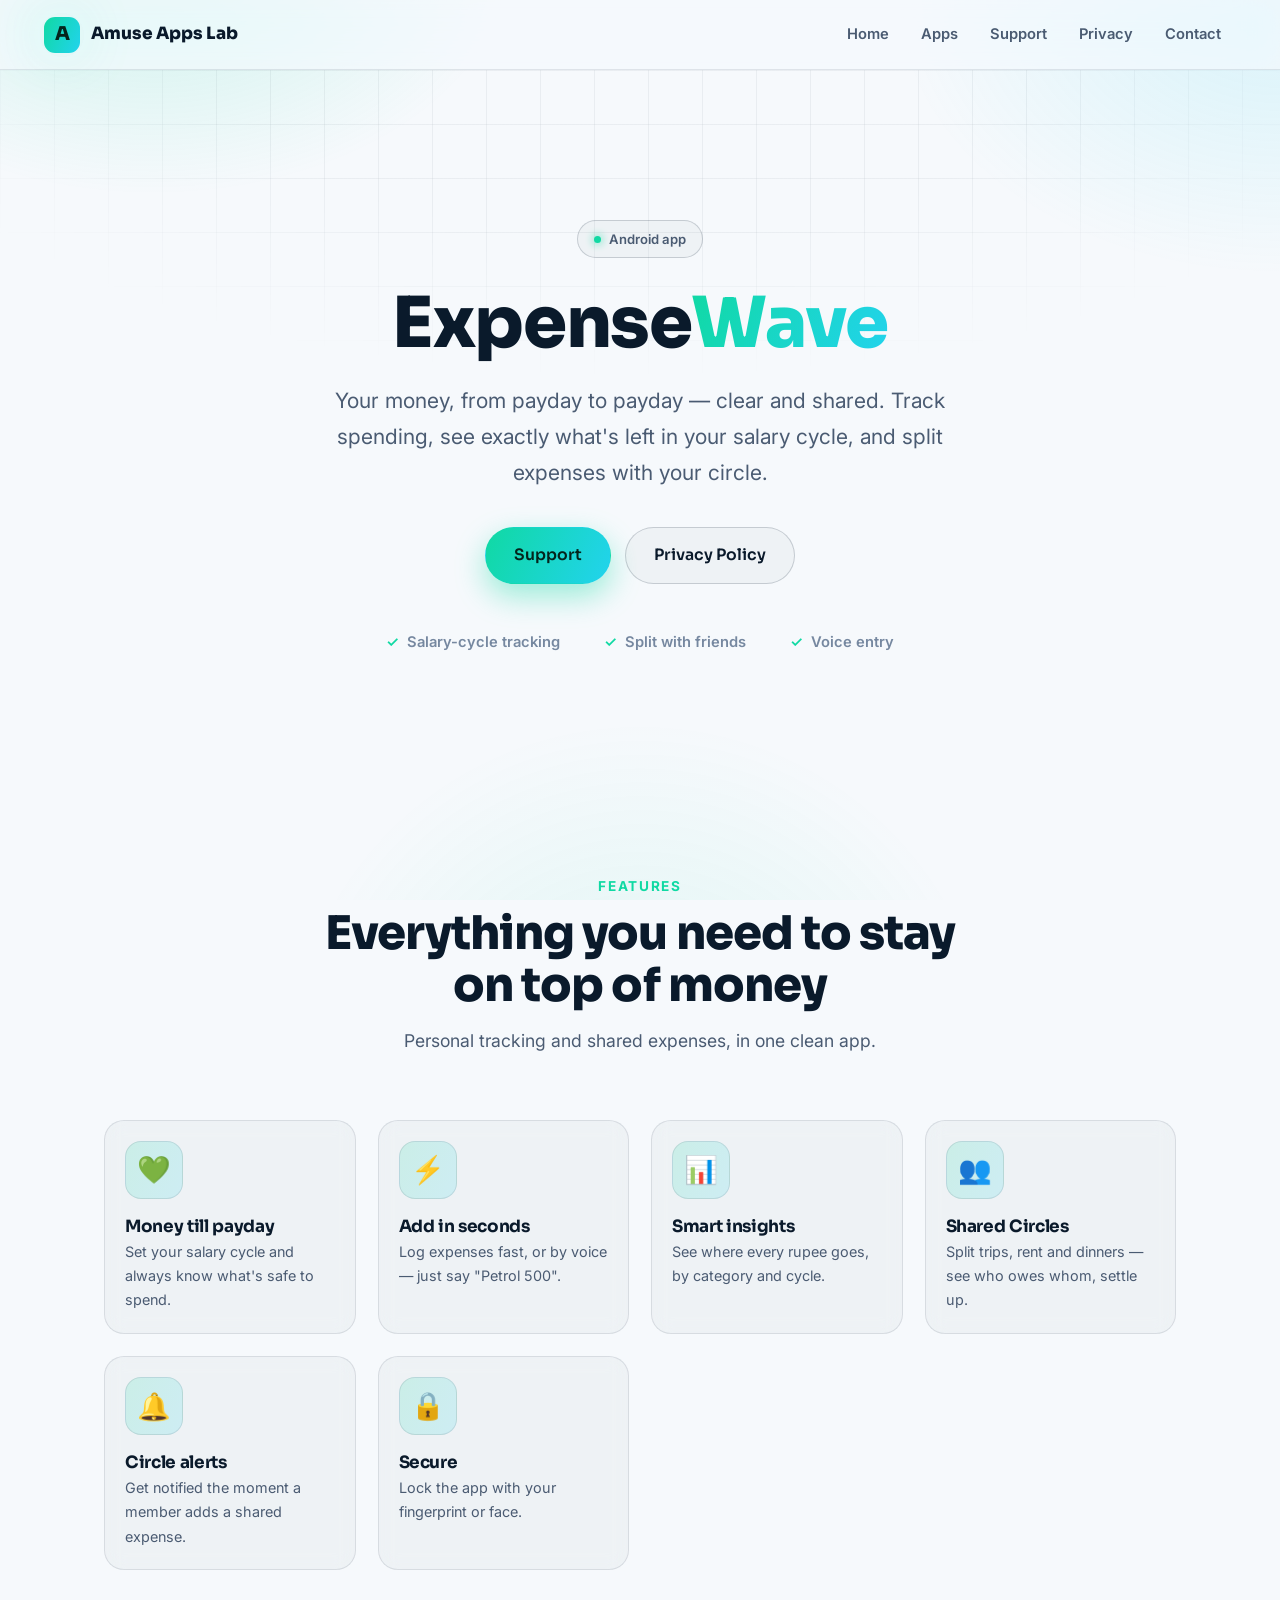
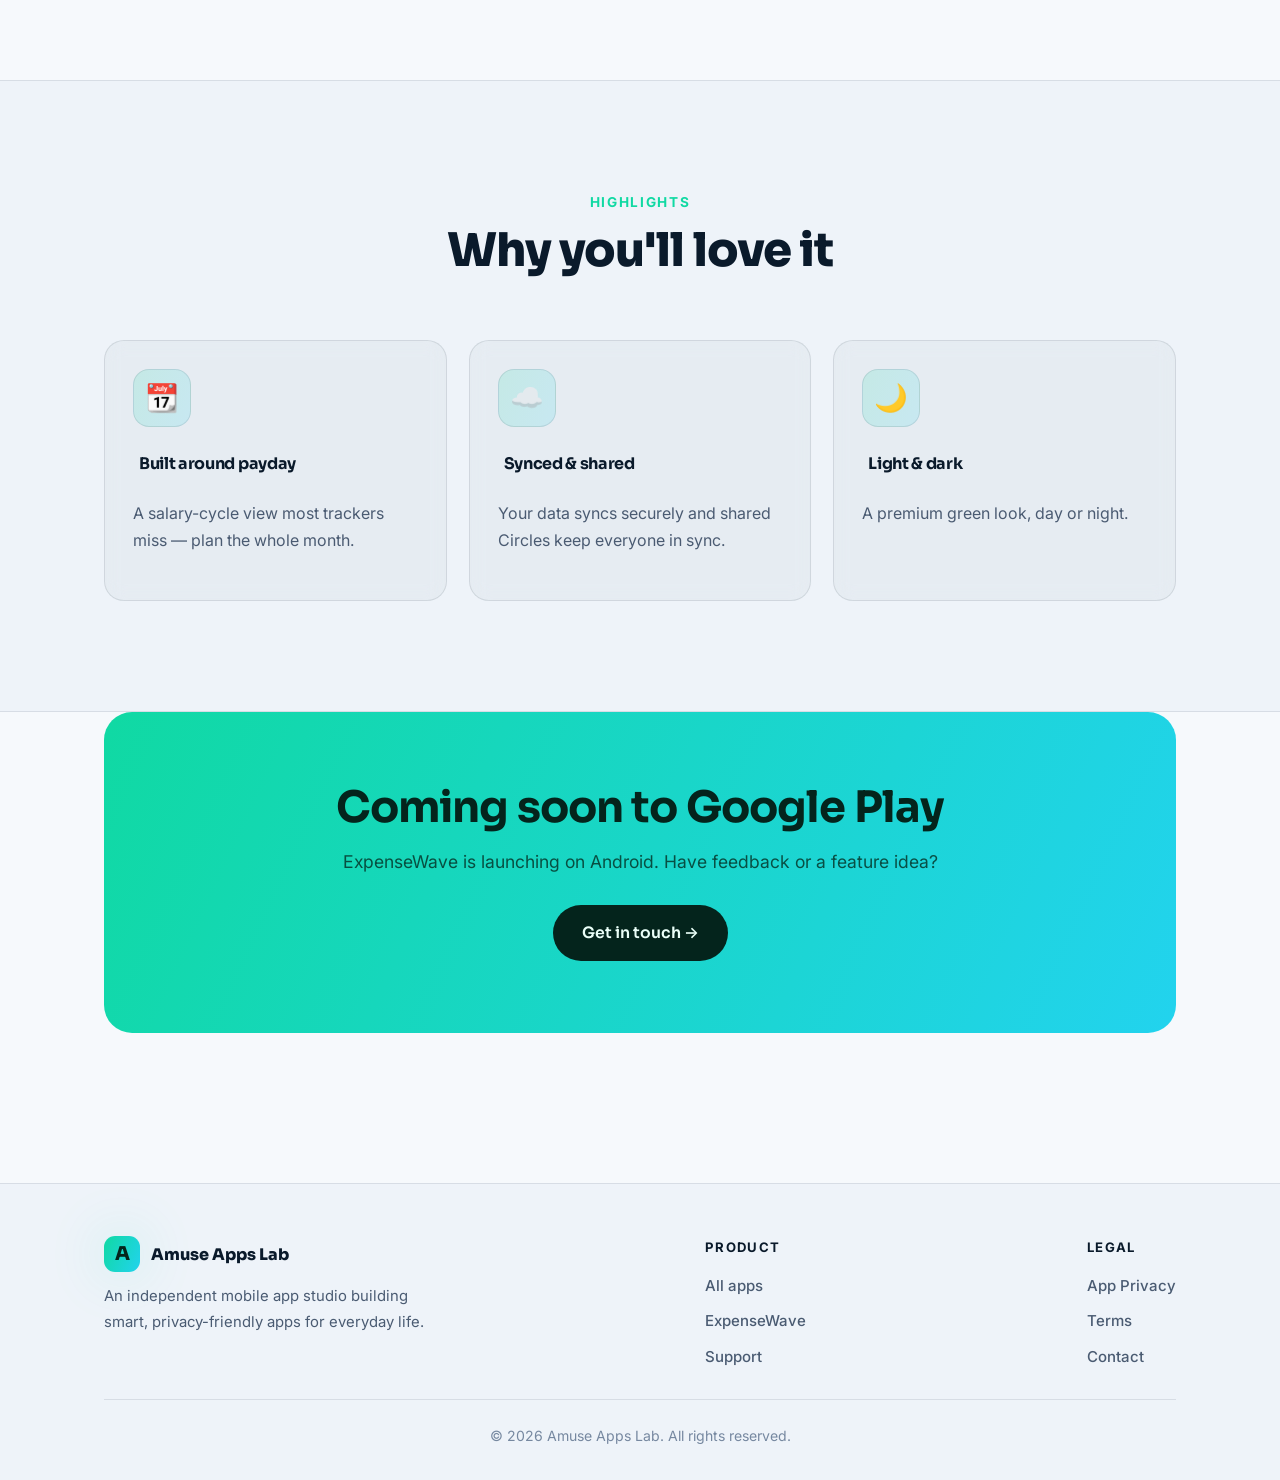
==== apps/expensewave/index.html @ a8195712 "Add ExpenseWave app page + privacy policy; scope studio claims - New apps/expensewave/index.html (ap" ====
<!doctype html>
<html lang="en">
<head>
<meta charset="utf-8">
<meta name="viewport" content="width=device-width, initial-scale=1">
<title>ExpenseWave | Amuse Apps Lab</title>
<meta name="description" content="ExpenseWave — a salary-cycle expense tracker with shared Circles, insights and voice entry. Know exactly what's left till payday.">
<link rel="preconnect" href="https://fonts.googleapis.com">
<link rel="preconnect" href="https://fonts.gstatic.com" crossorigin>
<link href="https://fonts.googleapis.com/css2?family=Inter:wght@400;500;600;700&family=Sora:wght@600;700;800&display=swap" rel="stylesheet">
<link rel="stylesheet" href="../../css/style.css">
<script>document.documentElement.className += ' js';</script>
</head>
<body>

<nav class="nav">
  <a class="brand" href="../../index.html"><span class="logo">A</span> Amuse Apps Lab</a>
  <div class="links">
    <a href="../../index.html">Home</a>
    <a href="../../index.html#apps">Apps</a>
    <a href="../../support.html">Support</a>
    <a href="privacy-policy.html">Privacy</a>
    <a href="../../contact.html">Contact</a>
  </div>
</nav>

<header class="hero">
  <div class="hero-grid"></div>
  <div class="container">
    <span class="eyebrow"><span class="dot"></span> Android app</span>
    <h1>Expense<span class="gt">Wave</span></h1>
    <p class="sub">Your money, from payday to payday — clear and shared. Track spending, see exactly what's left in your salary cycle, and split expenses with your circle.</p>
    <div class="btn-row">
      <a class="btn btn-primary" href="../../support.html">Support</a>
      <a class="btn btn-ghost" href="privacy-policy.html">Privacy Policy</a>
    </div>
    <div class="trust">
      <span><span class="ic">✓</span> Salary-cycle tracking</span>
      <span><span class="ic">✓</span> Split with friends</span>
      <span><span class="ic">✓</span> Voice entry</span>
    </div>
  </div>
</header>

<main>
  <section class="section">
    <div class="container">
      <div class="section-head reveal">
        <div class="kicker">Features</div>
        <h2>Everything you need to stay on top of money</h2>
        <p>Personal tracking and shared expenses, in one clean app.</p>
      </div>
      <div class="grid cols-3">
        <div class="card mini hover reveal"><div class="tile">💚</div><h3>Money till payday</h3><p class="muted">Set your salary cycle and always know what's safe to spend.</p></div>
        <div class="card mini hover reveal"><div class="tile">⚡</div><h3>Add in seconds</h3><p class="muted">Log expenses fast, or by voice — just say "Petrol 500".</p></div>
        <div class="card mini hover reveal"><div class="tile">📊</div><h3>Smart insights</h3><p class="muted">See where every rupee goes, by category and cycle.</p></div>
        <div class="card mini hover reveal"><div class="tile">👥</div><h3>Shared Circles</h3><p class="muted">Split trips, rent and dinners — see who owes whom, settle up.</p></div>
        <div class="card mini hover reveal"><div class="tile">🔔</div><h3>Circle alerts</h3><p class="muted">Get notified the moment a member adds a shared expense.</p></div>
        <div class="card mini hover reveal"><div class="tile">🔒</div><h3>Secure</h3><p class="muted">Lock the app with your fingerprint or face.</p></div>
      </div>
    </div>
  </section>

  <section class="section" style="background:var(--bg-2);border-top:1px solid var(--border);border-bottom:1px solid var(--border)">
    <div class="container">
      <div class="section-head reveal">
        <div class="kicker">Highlights</div>
        <h2>Why you'll love it</h2>
      </div>
      <div class="grid cols-3">
        <div class="card hover reveal"><div class="tile">📆</div><h4 class="feature">Built around payday</h4><p class="muted mt0">A salary-cycle view most trackers miss — plan the whole month.</p></div>
        <div class="card hover reveal"><div class="tile">☁️</div><h4 class="feature">Synced &amp; shared</h4><p class="muted mt0">Your data syncs securely and shared Circles keep everyone in sync.</p></div>
        <div class="card hover reveal"><div class="tile">🌙</div><h4 class="feature">Light &amp; dark</h4><p class="muted mt0">A premium green look, day or night.</p></div>
      </div>
    </div>
  </section>

  <section class="section" style="padding-top:0">
    <div class="container">
      <div class="cta reveal">
        <h2>Coming soon to Google Play</h2>
        <p>ExpenseWave is launching on Android. Have feedback or a feature idea?</p>
        <a class="btn btn-dark" href="../../contact.html">Get in touch →</a>
      </div>
    </div>
  </section>
</main>

<footer class="footer">
  <div class="container">
    <div class="cols">
      <div class="about">
        <div class="brand"><span class="logo">A</span> Amuse Apps Lab</div>
        <p>An independent mobile app studio building smart, privacy-friendly apps for everyday life.</p>
      </div>
      <div class="flinks">
        <strong>Product</strong>
        <a href="../../index.html#apps">All apps</a>
        <a href="index.html">ExpenseWave</a>
        <a href="../../support.html">Support</a>
      </div>
      <div class="flinks">
        <strong>Legal</strong>
        <a href="privacy-policy.html">App Privacy</a>
        <a href="../../terms-and-conditions.html">Terms</a>
        <a href="../../contact.html">Contact</a>
      </div>
    </div>
    <div class="copy">© 2026 Amuse Apps Lab. All rights reserved.</div>
  </div>
</footer>

<script>
  const io = new IntersectionObserver((es) => es.forEach(e => { if (e.isIntersecting) { e.target.classList.add('in'); io.unobserve(e.target); } }), { threshold: 0.12 });
  document.querySelectorAll('.reveal').forEach(el => io.observe(el));
</script>
</body>
</html>
---- css/style.css ----
/* ============================================================
   Amuse Apps Lab — premium design system v2
   Dark-first, emerald/cyan accent, glassmorphism, rich motion.
   Theme-aware (respects light mode), responsive, reusable.
   ============================================================ */

:root {
  /* accent — emerald → cyan (no purple) */
  --accent: #10d9a3;
  --accent-2: #22d3ee;
  --accent-3: #34d399;
  --grad: linear-gradient(115deg, #10d9a3 0%, #22d3ee 100%);
  --grad-soft: linear-gradient(115deg, rgba(16,217,163,.16), rgba(34,211,238,.16));

  /* dark (default) */
  --bg: #060b14;
  --bg-2: #0a1220;
  --surface: rgba(255,255,255,0.04);
  --surface-solid: #0e1725;
  --border: rgba(255,255,255,0.09);
  --border-strong: rgba(255,255,255,0.16);
  --ink: #eef4ff;
  --ink-soft: #93a4bf;
  --ink-dim: #64748b;
  --shadow: 0 20px 50px rgba(0,0,0,0.45);
  --glow: 0 0 60px rgba(16,217,163,0.35);

  --maxw: 1160px;
  --radius: 20px;
  --radius-sm: 14px;
  --font: "Inter", -apple-system, BlinkMacSystemFont, "Segoe UI", Roboto, sans-serif;
  --display: "Sora", var(--font);
}

@media (prefers-color-scheme: light) {
  :root {
    --bg: #f6f9fc;
    --bg-2: #eef3f9;
    --surface: rgba(12,30,50,0.03);
    --surface-solid: #ffffff;
    --border: rgba(12,30,50,0.10);
    --border-strong: rgba(12,30,50,0.18);
    --ink: #0a1a2b;
    --ink-soft: #4a5b72;
    --ink-dim: #7688a0;
    --shadow: 0 20px 50px rgba(20,40,80,0.10);
    --glow: 0 0 60px rgba(16,217,163,0.20);
  }
}

* { box-sizing: border-box; }
html { scroll-behavior: smooth; }

body {
  margin: 0;
  font-family: var(--font);
  color: var(--ink);
  background: var(--bg);
  line-height: 1.7;
  -webkit-font-smoothing: antialiased;
  overflow-x: hidden;
}

/* ambient background glows */
body::before {
  content: "";
  position: fixed;
  inset: 0;
  z-index: -2;
  background:
    radial-gradient(600px 400px at 12% -5%, rgba(16,217,163,0.18), transparent 60%),
    radial-gradient(700px 500px at 100% 0%, rgba(34,211,238,0.14), transparent 55%),
    radial-gradient(600px 600px at 50% 120%, rgba(16,217,163,0.10), transparent 60%);
  pointer-events: none;
}

h1, h2, h3, h4 { font-family: var(--display); font-weight: 700; letter-spacing: -0.02em; line-height: 1.12; }

a { color: var(--accent); text-decoration: none; }
a:hover { color: var(--accent-2); }

/* gradient text helper */
.gt {
  background: var(--grad);
  -webkit-background-clip: text;
  background-clip: text;
  -webkit-text-fill-color: transparent;
  color: transparent;
}

/* ---------- Navbar ---------- */
.nav {
  position: sticky; top: 0; z-index: 100;
  display: flex; align-items: center; justify-content: space-between;
  gap: 16px;
  padding: 14px clamp(16px, 5vw, 44px);
  background: color-mix(in srgb, var(--bg) 72%, transparent);
  backdrop-filter: saturate(180%) blur(16px);
  border-bottom: 1px solid var(--border);
}
.nav .brand { display: flex; align-items: center; gap: 11px; font-family: var(--display); font-weight: 800; font-size: 1.06rem; color: var(--ink); }
.nav .brand:hover { color: var(--ink); }
.logo {
  width: 36px; height: 36px; border-radius: 11px;
  background: var(--grad);
  display: grid; place-items: center;
  color: #04241c; font-weight: 900; font-size: 19px; font-family: var(--display);
  box-shadow: var(--glow);
}
.nav .links { display: flex; gap: 2px; flex-wrap: wrap; }
.nav .links a {
  color: var(--ink-soft); padding: 8px 15px; border-radius: 999px;
  font-weight: 600; font-size: 0.92rem;
  transition: all .18s ease;
}
.nav .links a:hover { background: var(--surface); color: var(--ink); }
.nav .links a.active { color: var(--accent); background: var(--grad-soft); }

/* ---------- Layout ---------- */
.container { max-width: var(--maxw); margin: 0 auto; padding: 0 clamp(16px, 5vw, 44px); }
.section { padding: clamp(56px, 9vw, 110px) 0; position: relative; }
.center { text-align: center; }

/* ---------- Hero ---------- */
.hero { position: relative; padding: clamp(70px, 13vw, 150px) 0 clamp(60px, 10vw, 110px); text-align: center; }
.hero-grid {
  position: absolute; inset: 0; z-index: -1;
  background-image:
    linear-gradient(var(--border) 1px, transparent 1px),
    linear-gradient(90deg, var(--border) 1px, transparent 1px);
  background-size: 54px 54px;
  mask-image: radial-gradient(ellipse 80% 60% at 50% 0%, #000 40%, transparent 75%);
  -webkit-mask-image: radial-gradient(ellipse 80% 60% at 50% 0%, #000 40%, transparent 75%);
  opacity: .5;
}
.eyebrow {
  display: inline-flex; align-items: center; gap: 8px;
  background: var(--surface); border: 1px solid var(--border-strong);
  padding: 7px 16px; border-radius: 999px;
  font-size: 0.82rem; font-weight: 600; color: var(--ink-soft);
  margin-bottom: 26px;
}
.eyebrow .dot { width: 7px; height: 7px; border-radius: 50%; background: var(--accent); box-shadow: 0 0 10px var(--accent); }
.hero h1 { font-size: clamp(2.4rem, 6.5vw, 4.4rem); font-weight: 800; margin: 0 0 20px; }
.hero .sub { font-size: clamp(1.05rem, 2.4vw, 1.32rem); color: var(--ink-soft); max-width: 640px; margin: 0 auto 36px; }
.btn-row { display: flex; gap: 14px; justify-content: center; flex-wrap: wrap; }

/* ---------- Buttons ---------- */
.btn {
  display: inline-flex; align-items: center; gap: 9px;
  padding: 14px 28px; border-radius: 999px;
  font-family: var(--display); font-weight: 600; font-size: 0.98rem;
  border: 1px solid transparent; cursor: pointer;
  transition: transform .14s ease, box-shadow .18s ease, background .18s;
}
.btn:hover { transform: translateY(-2px); }
.btn-primary { background: var(--grad); color: #04241c; box-shadow: 0 12px 30px rgba(16,217,163,.4); }
.btn-primary:hover { box-shadow: 0 16px 40px rgba(16,217,163,.55); color: #04241c; }
.btn-ghost { background: var(--surface); color: var(--ink); border-color: var(--border-strong); }
.btn-ghost:hover { border-color: var(--accent); color: var(--ink); }

/* ---------- Trust bar ---------- */
.trust { display: flex; gap: clamp(18px,4vw,44px); justify-content: center; flex-wrap: wrap; margin-top: 46px; color: var(--ink-dim); font-size: .92rem; font-weight: 600; }
.trust span { display: inline-flex; align-items: center; gap: 8px; }
.trust .ic { color: var(--accent); }

/* ---------- Section headings ---------- */
.section-head { text-align: center; max-width: 660px; margin: 0 auto clamp(40px, 6vw, 64px); }
.section-head .kicker { color: var(--accent); font-weight: 700; font-size: .85rem; letter-spacing: .12em; text-transform: uppercase; }
.section-head h2 { font-size: clamp(1.9rem, 4.5vw, 2.9rem); font-weight: 800; margin: 10px 0 14px; }
.section-head p { color: var(--ink-soft); font-size: 1.1rem; margin: 0; }

/* ---------- Cards / grids ---------- */
.grid { display: grid; gap: 22px; }
.cols-2 { grid-template-columns: repeat(auto-fit, minmax(300px, 1fr)); }
.cols-3 { grid-template-columns: repeat(auto-fit, minmax(230px, 1fr)); }
.cols-4 { grid-template-columns: repeat(auto-fit, minmax(180px, 1fr)); }

.card {
  position: relative;
  background: var(--surface);
  border: 1px solid var(--border);
  border-radius: var(--radius);
  padding: 28px;
  backdrop-filter: blur(10px);
  transition: transform .22s ease, border-color .22s, box-shadow .22s;
  overflow: hidden;
}
.card.hover:hover { transform: translateY(-6px); border-color: var(--border-strong); box-shadow: var(--shadow); }
.card.glow::before {
  content: ""; position: absolute; inset: -1px; border-radius: inherit; padding: 1px;
  background: var(--grad); -webkit-mask: linear-gradient(#000 0 0) content-box, linear-gradient(#000 0 0);
  -webkit-mask-composite: xor; mask-composite: exclude; opacity: 0; transition: opacity .25s;
}
.card.glow:hover::before { opacity: .8; }
.card h3 { margin: 0 0 8px; font-size: 1.22rem; }
.card p { color: var(--ink-soft); margin: 0 0 18px; }

.tile {
  width: 58px; height: 58px; border-radius: 16px;
  background: var(--grad-soft); border: 1px solid var(--border);
  display: grid; place-items: center; font-size: 27px; margin-bottom: 18px;
}
.app-icon {
  width: 62px; height: 62px; border-radius: 17px; background: var(--grad);
  display: grid; place-items: center; color: #04241c; font-size: 28px; font-weight: 800;
  margin-bottom: 18px; box-shadow: var(--glow);
}

/* mini calc grid card (app page) */
.mini { padding: 20px; }
.mini h3 { font-size: 1.06rem; margin: 0 0 4px; }
.mini p { font-size: .9rem; margin: 0; }

/* tags */
.tags { display: flex; flex-wrap: wrap; gap: 8px; }
.tag { background: var(--surface); border: 1px solid var(--border); color: var(--ink-soft); padding: 6px 13px; border-radius: 999px; font-size: .84rem; font-weight: 600; }

/* feature */
.feature { padding: 6px; }
.feature h4 { margin: 0 0 6px; font-size: 1.12rem; }
.feature p { color: var(--ink-soft); margin: 0; font-size: .97rem; }

/* stats band */
.stats { display: grid; grid-template-columns: repeat(auto-fit, minmax(150px,1fr)); gap: 20px; text-align: center; }
.stats .num { font-family: var(--display); font-weight: 800; font-size: clamp(2rem,5vw,2.8rem); }
.stats .lbl { color: var(--ink-soft); font-size: .95rem; margin-top: 4px; }

/* CTA band */
.cta {
  position: relative; overflow: hidden;
  background: var(--grad); border-radius: 28px;
  padding: clamp(40px,7vw,72px); text-align: center; color: #04241c;
}
.cta h2 { color: #04241c; font-size: clamp(1.8rem,4.5vw,2.7rem); margin: 0 0 14px; }
.cta p { color: #06382c; opacity: .85; font-size: 1.1rem; margin: 0 0 28px; }
.cta .btn-dark { background: #04241c; color: #eafff8; }
.cta .btn-dark:hover { background: #063527; color: #fff; }

/* ---------- Legal ---------- */
.legal { max-width: 880px; margin: 0 auto; padding: clamp(40px,7vw,80px) clamp(16px,5vw,44px); }
.legal h1 { font-size: clamp(2rem,5vw,2.9rem); margin: 0 0 8px; }
.legal .updated { color: var(--ink-dim); font-size: .95rem; margin: 0 0 30px; }
.legal .block {
  background: var(--surface); border: 1px solid var(--border);
  border-radius: var(--radius-sm); padding: 22px 26px; margin: 16px 0; backdrop-filter: blur(10px);
}
.legal .block h2 { font-size: 1.18rem; margin: 0 0 10px; }
.legal .block h2 .gt { display: inline; }
.legal .block p, .legal .block li { color: var(--ink-soft); }
.legal ul { padding-left: 20px; margin: 8px 0 0; }
.legal li { margin: 5px 0; }

/* ---------- Footer ---------- */
.footer { border-top: 1px solid var(--border); padding: 52px 0 32px; margin-top: 40px; background: var(--bg-2); }
.footer .cols { display: flex; flex-wrap: wrap; gap: 28px; justify-content: space-between; align-items: flex-start; margin-bottom: 30px; }
.footer .about { max-width: 320px; }
.footer .about .brand { display: flex; align-items: center; gap: 11px; font-family: var(--display); font-weight: 800; color: var(--ink); margin-bottom: 12px; }
.footer .about p { color: var(--ink-soft); font-size: .93rem; margin: 0; }
.footer .flinks { display: flex; flex-direction: column; gap: 10px; }
.footer .flinks strong { color: var(--ink); font-size: .82rem; letter-spacing: .1em; text-transform: uppercase; margin-bottom: 4px; }
.footer .flinks a { color: var(--ink-soft); font-weight: 500; font-size: .94rem; }
.footer .flinks a:hover { color: var(--accent); }
.footer .copy { text-align: center; color: var(--ink-dim); font-size: .88rem; border-top: 1px solid var(--border); padding-top: 24px; }

/* ---------- Reveal on scroll (progressive enhancement) ----------
   Content is visible by default; only hidden once JS confirms support,
   so the site is never blank if scripts fail to run. */
.js .reveal { opacity: 0; transform: translateY(24px); transition: opacity .7s ease, transform .7s ease; }
.js .reveal.in { opacity: 1; transform: none; }
@media (prefers-reduced-motion: reduce) {
  .js .reveal { opacity: 1; transform: none; transition: none; }
}

.muted { color: var(--ink-soft); }
.mt0 { margin-top: 0; }
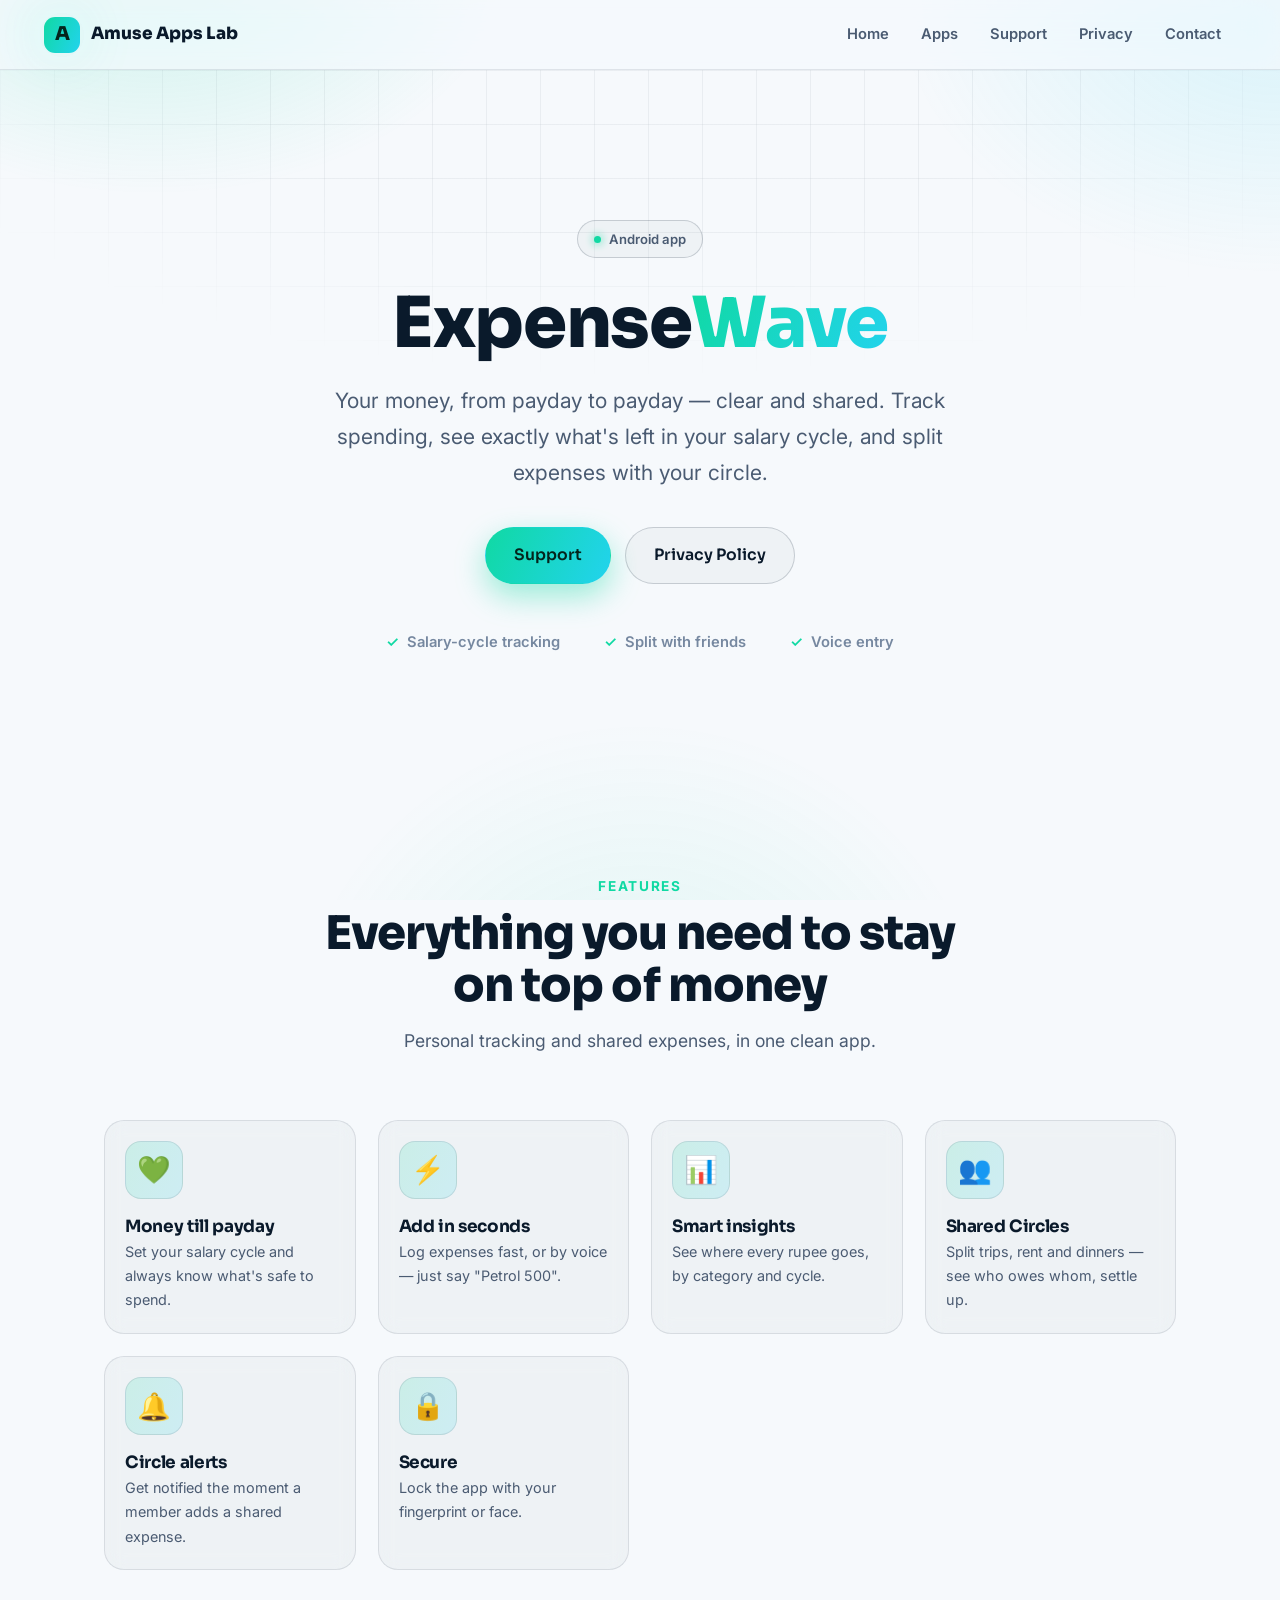
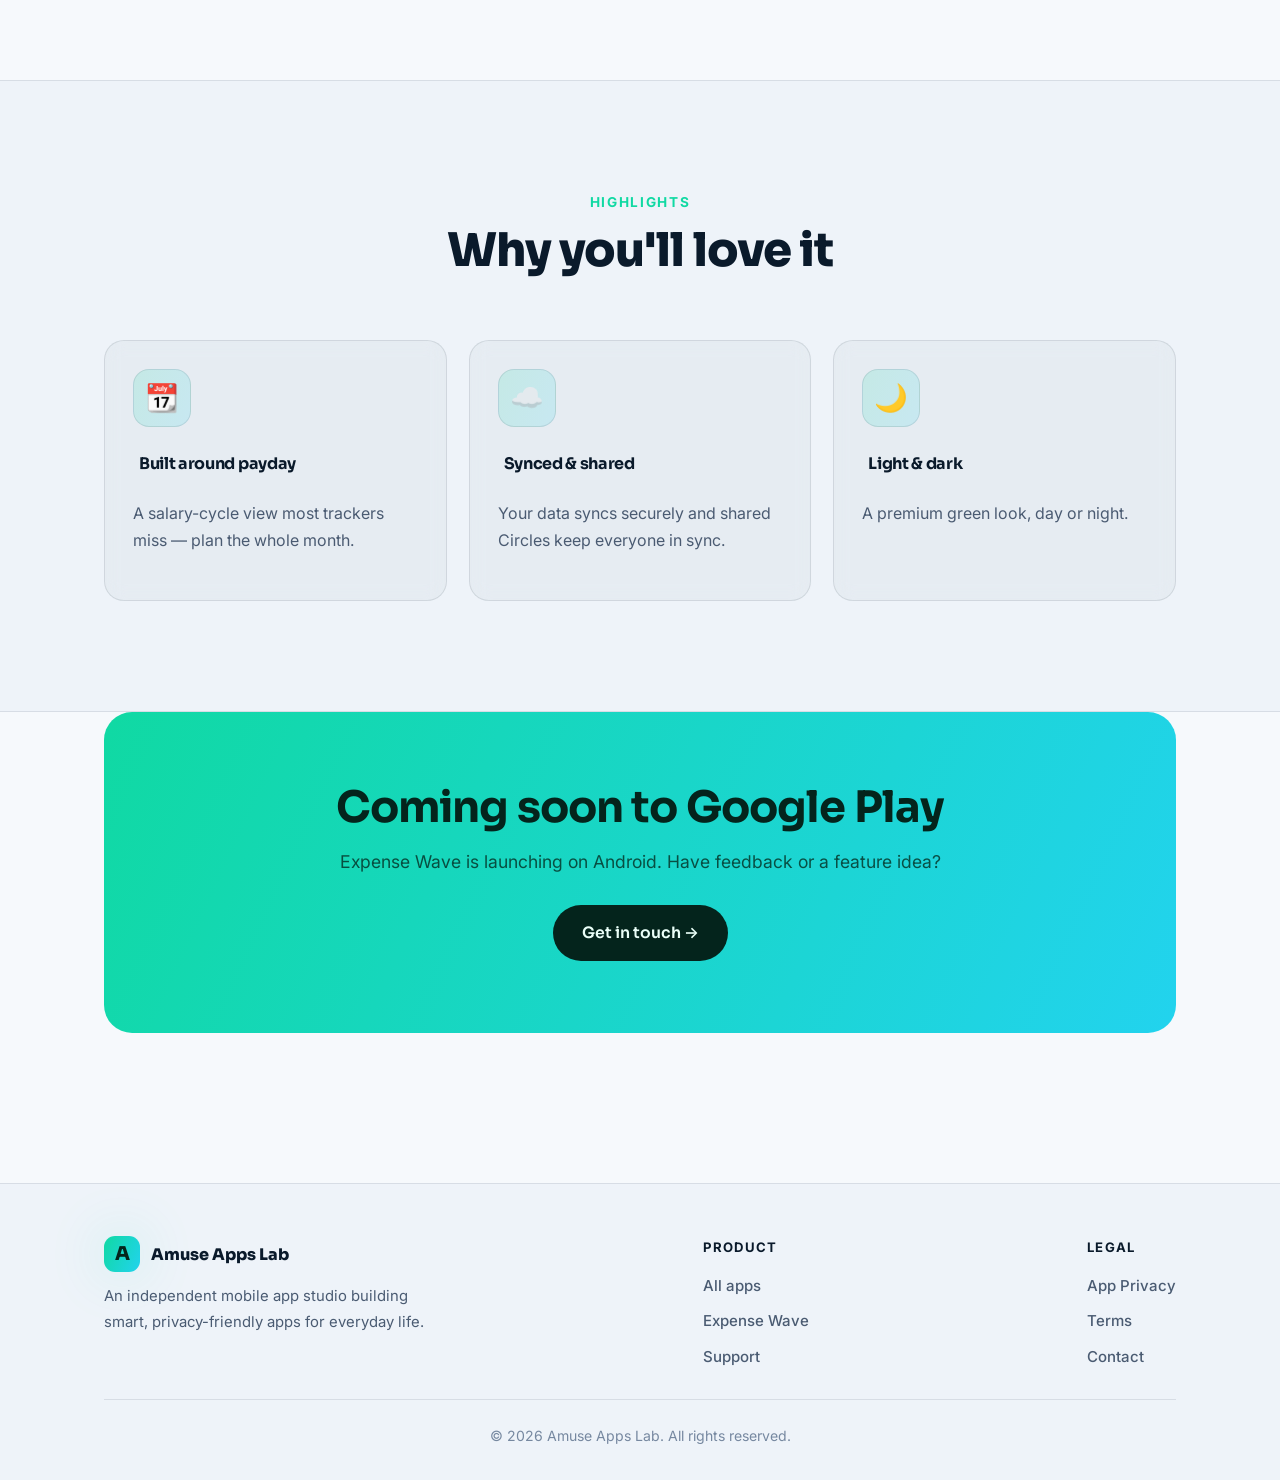
==== commit 045276a2: "Rename ExpenseWave → Expense Wave across site Co-Authored-By: Claude Opus 4.8 <noreply@anthropic.com" ====
--- a/apps/expensewave/index.html
+++ b/apps/expensewave/index.html
@@ -3,8 +3,8 @@
 <head>
 <meta charset="utf-8">
 <meta name="viewport" content="width=device-width, initial-scale=1">
-<title>ExpenseWave | Amuse Apps Lab</title>
-<meta name="description" content="ExpenseWave — a salary-cycle expense tracker with shared Circles, insights and voice entry. Know exactly what's left till payday.">
+<title>Expense Wave | Amuse Apps Lab</title>
+<meta name="description" content="Expense Wave — a salary-cycle expense tracker with shared Circles, insights and voice entry. Know exactly what's left till payday.">
 <link rel="preconnect" href="https://fonts.googleapis.com">
 <link rel="preconnect" href="https://fonts.gstatic.com" crossorigin>
 <link href="https://fonts.googleapis.com/css2?family=Inter:wght@400;500;600;700&family=Sora:wght@600;700;800&display=swap" rel="stylesheet">
@@ -79,7 +79,7 @@
     <div class="container">
       <div class="cta reveal">
         <h2>Coming soon to Google Play</h2>
-        <p>ExpenseWave is launching on Android. Have feedback or a feature idea?</p>
+        <p>Expense Wave is launching on Android. Have feedback or a feature idea?</p>
         <a class="btn btn-dark" href="../../contact.html">Get in touch →</a>
       </div>
     </div>
@@ -96,7 +96,7 @@
       <div class="flinks">
         <strong>Product</strong>
         <a href="../../index.html#apps">All apps</a>
-        <a href="index.html">ExpenseWave</a>
+        <a href="index.html">Expense Wave</a>
         <a href="../../support.html">Support</a>
       </div>
       <div class="flinks">
